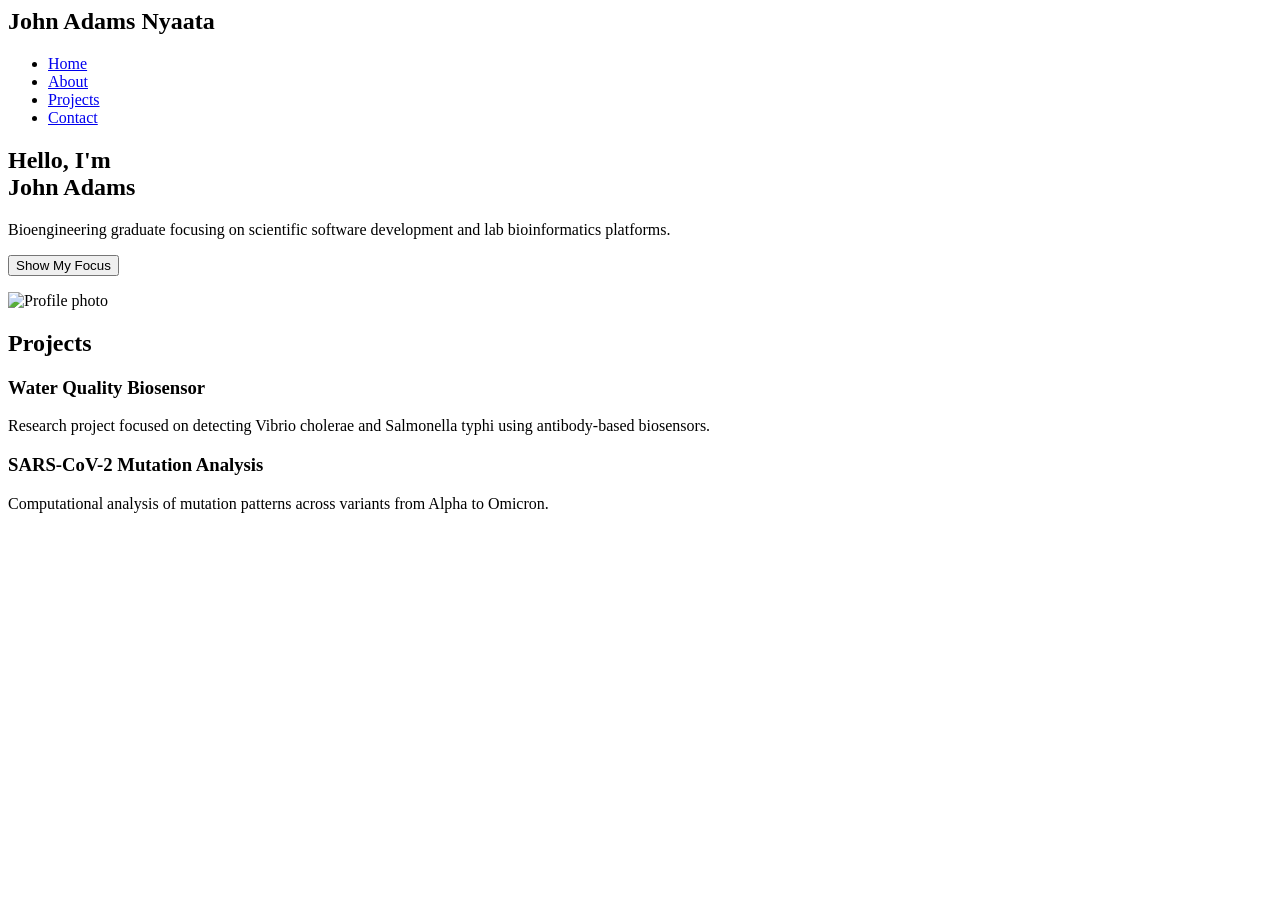
==== project-1-portfolio/index.html @ 27df5d5c "Scientific Web Dev" ====
<script src="js/main.js"></script>
<body>

    <nav>
        <h2>John Adams Nyaata</h2>

        <ul>
            <li><a href="#hero">Home</a></li>
            <li><a href="#about">About</a></li>
            <li><a href="#projects">Projects</a></li>
            <li><a href="#contact">Contact</a></li>
        </ul>

    </nav>

<section id="hero">

<div class="hero-container">

<div class="hero-text">
<h1>Hello, I'm <br> John Adams</h1>

<p>
Bioengineering graduate focusing on scientific software development and
lab bioinformatics platforms.
</p>

<button id="infoBtn">Show My Focus</button>
<p id="infoText"></p>

</div>

<div class="hero-image">
<img src="profile.jpg" alt="Profile photo">
</div>

</div>

</section>

<section id="projects">
    <h2>Projects</h2>

    <div class="project">
        <h3>Water Quality Biosensor</h3>
        <p>
            Research project focused on detecting Vibrio cholerae
            and Salmonella typhi using antibody-based biosensors.
        </p>
    </div>

    <div class="project">
        <h3>SARS-CoV-2 Mutation Analysis</h3>
        <p>
            Computational analysis of mutation patterns across
            variants from Alpha to Omicron.
        </p>
    </div>

</section>

</body>
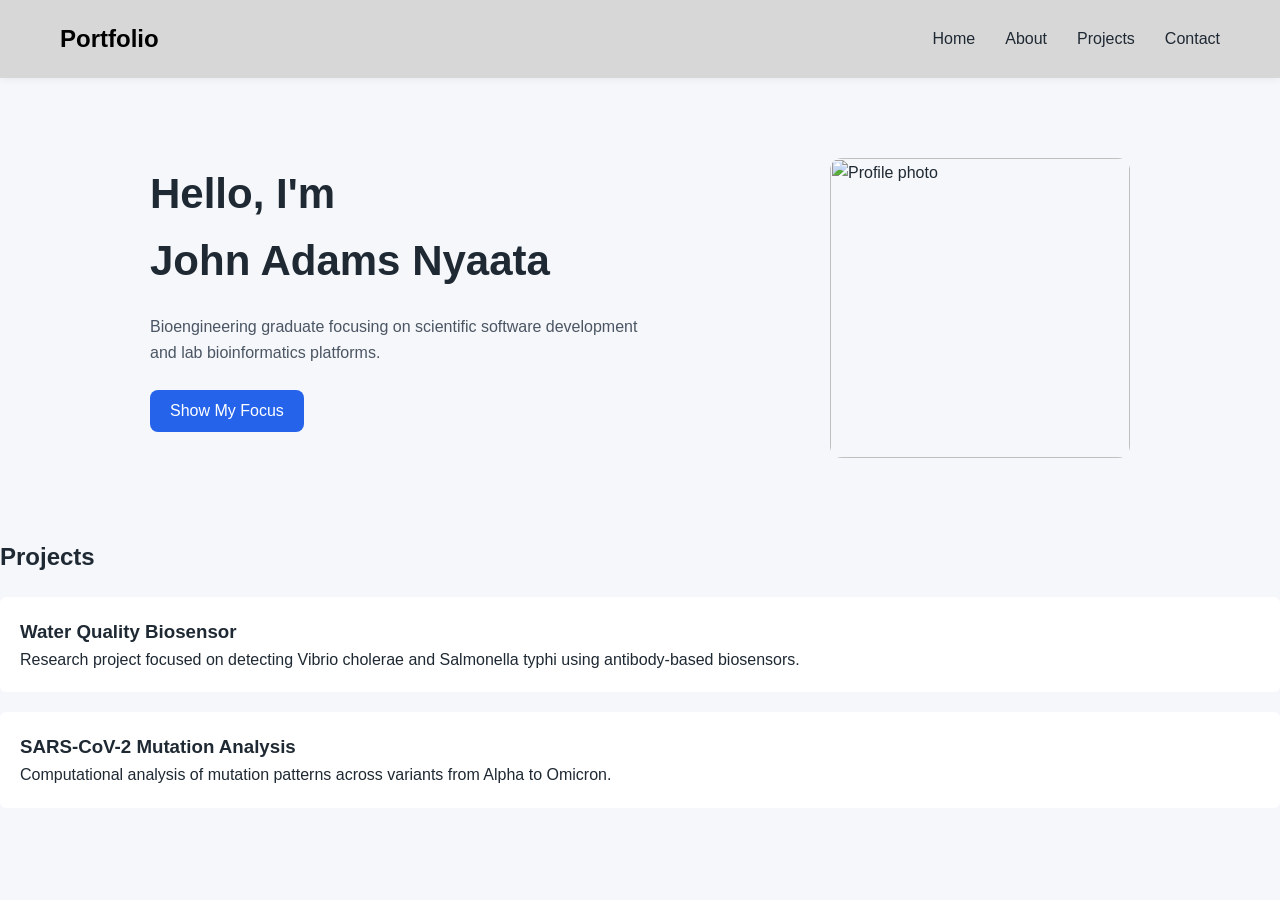
==== commit cdd52846: "" ====
--- a/project-1-portfolio/index.html
+++ b/project-1-portfolio/index.html
@@ -1,8 +1,11 @@
-<script src="js/main.js"></script>
+<head>
+    <link rel="stylesheet" href="style.css">
+    <script src="js/main.js"></script>
+</head>
 <body>
 
     <nav>
-        <h2>John Adams Nyaata</h2>
+        <h2>Portfolio</h2>
 
         <ul>
             <li><a href="#hero">Home</a></li>
@@ -18,7 +21,7 @@
 <div class="hero-container">
 
 <div class="hero-text">
-<h1>Hello, I'm <br> John Adams</h1>
+<h1>Hello, I'm <br> John Adams Nyaata</h1>
 
 <p>
 Bioengineering graduate focusing on scientific software development and
--- a/project-1-portfolio/style.css
+++ b/project-1-portfolio/style.css
@@ -0,0 +1,133 @@
+html {
+    scroll-behavior: smooth;
+}
+
+nav {
+    background: #222;
+    color: white;
+    padding: 15px;
+    display: flex;
+    justify-content: space-between;
+    align-items: center;
+}
+
+nav h2 {
+    color: black;
+}
+
+nav ul {
+    list-style: none;
+    display: flex;
+    gap: 20px;
+}
+
+nav a {
+    color: white;
+    text-decoration: none;
+}
+
+nav a:hover {
+    text-decoration: underline;
+}
+
+.project {
+    background: white;
+    padding: 20px;
+    margin-top: 20px;
+    border-radius: 6px;
+}
+
+.hero-container{
+display:flex;
+align-items:center;
+justify-content:space-between;
+padding:60px;
+}
+
+.hero-text{
+max-width:500px;
+}
+
+.hero-text h1{
+font-size:48px;
+}
+
+.hero-image img{
+width:350px;
+border-radius:15px;
+}
+
+* {
+    margin: 0;
+    padding: 0;
+    box-sizing: border-box;
+}
+
+body {
+    font-family: Arial, Helvetica, sans-serif;
+    background-color: #f5f7fa;
+    color: #1f2933;
+    line-height: 1.6;
+}
+
+nav {
+    display: flex;
+    justify-content: space-between;
+    align-items: center;
+    padding: 20px 60px;
+    background: rgb(215, 215, 215);
+    box-shadow: 0 2px 8px rgba(0,0,0,0.05);
+}
+
+nav ul {
+    display: flex;
+    list-style: none;
+    gap: 30px;
+}
+
+nav a {
+    text-decoration: none;
+    color: #1f2933;
+    font-weight: 500;
+}
+.hero-container {
+    display: flex;
+    align-items: center;
+    justify-content: space-between;
+    padding: 80px 60px;
+    max-width: 1100px;
+    margin: auto;
+}
+
+.hero-text {
+    max-width: 500px;
+}
+
+.hero-text h1 {
+    font-size: 42px;
+    margin-bottom: 20px;
+}
+
+.hero-text p {
+    margin-bottom: 25px;
+    color: #4b5563;
+}
+
+.hero-image img {
+    width: 300px;
+    border-radius: 12px;
+}
+
+button {
+    background-color: #2563eb;
+    color: white;
+    border: none;
+    padding: 12px 20px;
+    border-radius: 8px;
+    cursor: pointer;
+    font-size: 16px;
+}
+
+button:hover {
+    background-color: #1d4ed8;
+}
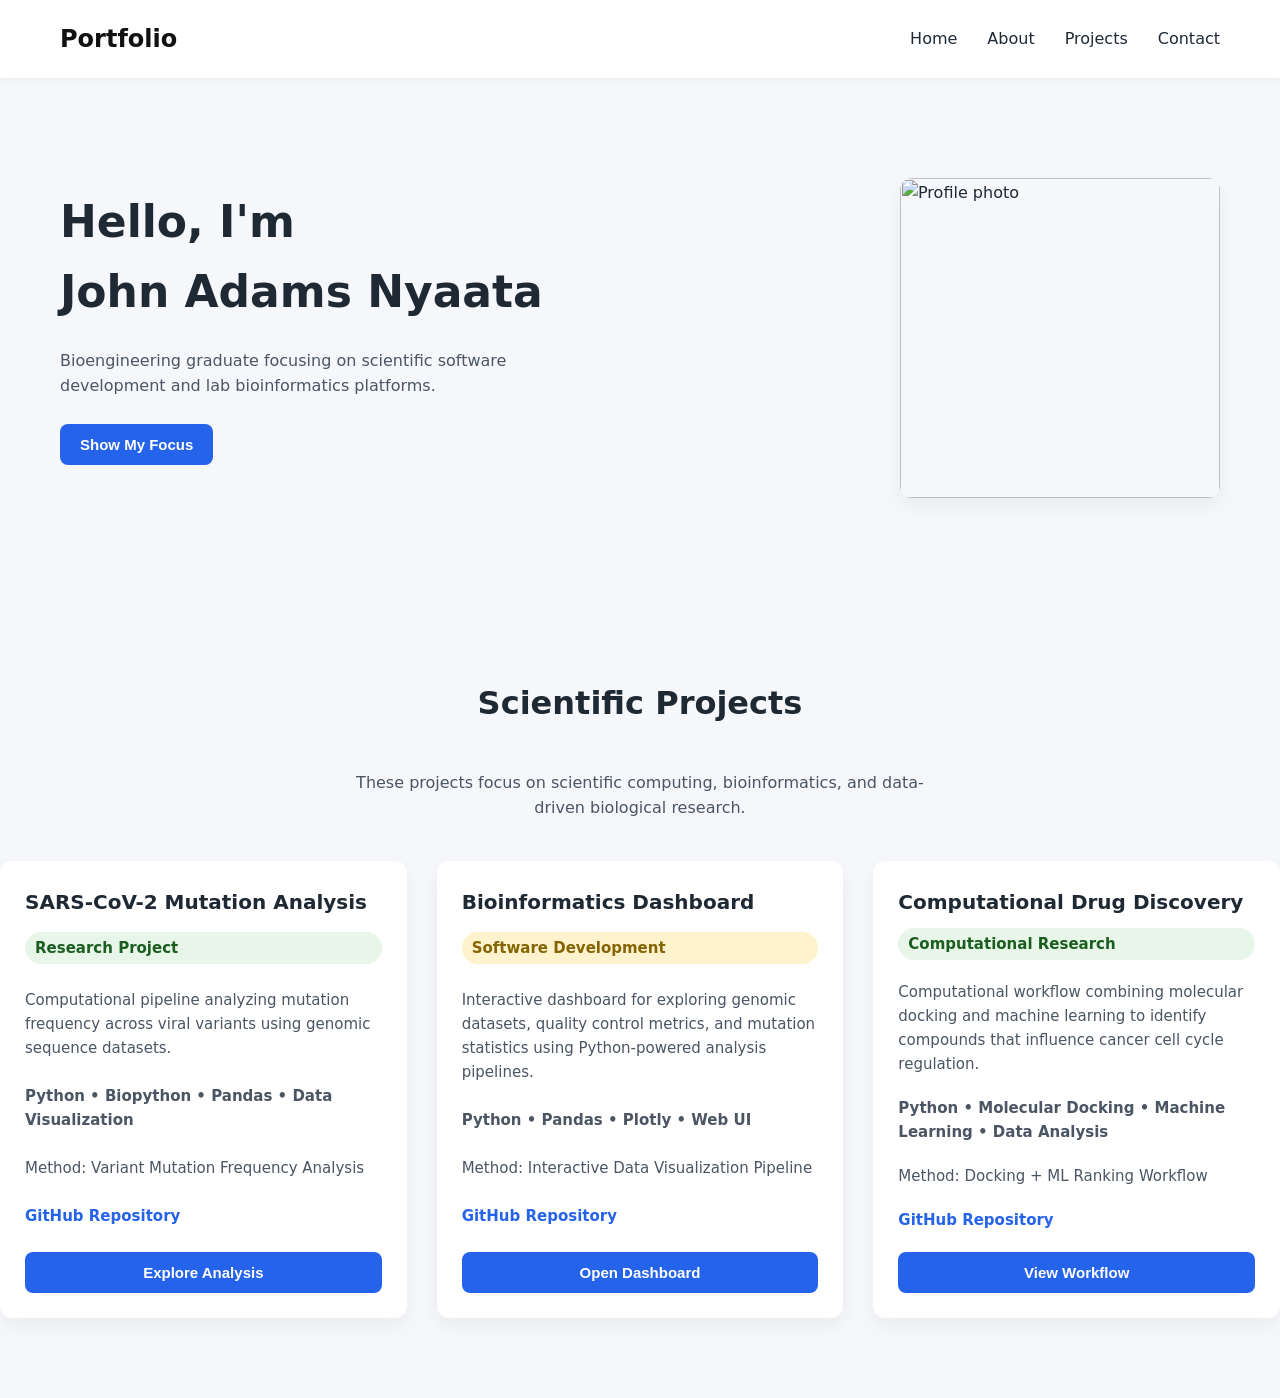
==== commit 4ab10e75: "Polish UI and add new projects to portfolio" ====
--- a/project-1-portfolio/index.html
+++ b/project-1-portfolio/index.html
@@ -5,7 +5,7 @@
 <body>
 
     <nav>
-        <h2>Portfolio</h2>
+        <h2><a href="#hero">Portfolio</a></h2>
 
         <ul>
             <li><a href="#hero">Home</a></li>
@@ -42,24 +42,96 @@
 </section>
 
 <section id="projects">
-    <h2>Projects</h2>
 
-    <div class="project">
-        <h3>Water Quality Biosensor</h3>
-        <p>
-            Research project focused on detecting Vibrio cholerae
-            and Salmonella typhi using antibody-based biosensors.
-        </p>
-    </div>
+<h2>Scientific Projects</h2>
 
-    <div class="project">
-        <h3>SARS-CoV-2 Mutation Analysis</h3>
-        <p>
-            Computational analysis of mutation patterns across
-            variants from Alpha to Omicron.
-        </p>
-    </div>
+<p class="projects-intro">
+These projects focus on scientific computing, bioinformatics, and
+data-driven biological research.
+</p>
 
-</section>
+<div class="projects-grid">
 
-</body>+ <div class="project-card">
+
+<h3>SARS-CoV-2 Mutation Analysis</h3>
+
+<p class="status research">Research Project</p>
+
+<p>
+Computational pipeline analyzing mutation frequency across viral
+variants using genomic sequence datasets.
+</p>
+
+<p class="tech">
+Python • Biopython • Pandas • Data Visualization
+</p>
+
+<p class="method">Method: Variant Mutation Frequency Analysis</p>
+
+<p class="links">
+  <a href="#">GitHub Repository</a>
+</p>
+
+<a href="projects/sars-cov2-analysis/index.html">
+    <button class="primary-action">Explore Analysis</button>
+</a>
+
+</div>   
+
+<div class="project-card">
+
+<h3>Bioinformatics Dashboard</h3>
+
+<p class="status development">Software Development</p>
+
+<p>
+Interactive dashboard for exploring genomic datasets,
+quality control metrics, and mutation statistics
+using Python-powered analysis pipelines.
+</p>
+
+<p class="tech">
+Python • Pandas • Plotly • Web UI
+</p>
+
+<p class="method">Method: Interactive Data Visualization Pipeline</p>
+
+<p class="links">
+  <a href="#">GitHub Repository</a>
+</p>
+
+<a href="projects/bioinformatics-dashboard/index.html">
+    <button class="primary-action">Open Dashboard</button>
+</a>
+
+</div>   
+
+<div class="project-card">
+
+<h3>Computational Drug Discovery</h3>
+
+<p class="status research">Computational Research</p>
+
+<p>
+Computational workflow combining molecular docking and machine learning
+to identify compounds that influence cancer cell cycle regulation.
+</p>
+
+<p class="tech">
+Python • Molecular Docking • Machine Learning • Data Analysis
+</p>
+
+<p class="method">Method: Docking + ML Ranking Workflow</p>
+
+<p class="links">
+  <a href="#">GitHub Repository</a>
+</p>
+
+<a href="projects/drug-discovery/index.html">
+    <button class="primary-action">View Workflow</button>
+</a>
+
+</div>
+
+</div>
--- a/project-1-portfolio/style.css
+++ b/project-1-portfolio/style.css
@@ -1,82 +1,57 @@
-html {
-    scroll-behavior: smooth;
-}
-
-nav {
-    background: #222;
-    color: white;
-    padding: 15px;
-    display: flex;
-    justify-content: space-between;
-    align-items: center;
-}
-
-nav h2 {
-    color: black;
-}
-
-nav ul {
-    list-style: none;
-    display: flex;
-    gap: 20px;
-}
-
-nav a {
-    color: white;
-    text-decoration: none;
-}
-
-nav a:hover {
-    text-decoration: underline;
-}
-
-.project {
-    background: white;
-    padding: 20px;
-    margin-top: 20px;
-    border-radius: 6px;
-}
-
-.hero-container{
-display:flex;
-align-items:center;
-justify-content:space-between;
-padding:60px;
-}
-
-.hero-text{
-max-width:500px;
-}
-
-.hero-text h1{
-font-size:48px;
-}
-
-.hero-image img{
-width:350px;
-border-radius:15px;
-}
-
-* {
+/* ==================================================
+   PORTFOLIO WEBSITE — PROFESSIONAL UPGRADED CSS
+   Version: Research‑Grade Portfolio Styling
+   ================================================== */
+
+/* ---------------- RESET ---------------- */
+*, *::before, *::after {
     margin: 0;
     padding: 0;
     box-sizing: border-box;
 }
 
+/* ---------------- ROOT VARIABLES ---------------- */
+:root {
+    --primary: #2563eb;
+    --primary-dark: #1e40af;
+    --text-main: #1f2933;
+    --text-muted: #4b5563;
+    --bg-main: #f5f7fa;
+    --card-bg: #ffffff;
+    --radius: 12px;
+    --shadow-soft: 0 8px 20px rgba(0,0,0,0.05);
+    --transition: all 0.25s ease;
+}
+
+/* ---------------- BASE ---------------- */
+html {
+    scroll-behavior: smooth;
+}
+
 body {
-    font-family: Arial, Helvetica, sans-serif;
-    background-color: #f5f7fa;
-    color: #1f2933;
+    font-family: system-ui, -apple-system, Segoe UI, Roboto, Helvetica, Arial, sans-serif;
+    background-color: var(--bg-main);
+    color: var(--text-main);
     line-height: 1.6;
 }
 
+.container {
+    max-width: 1100px;
+    margin: auto;
+    padding: 0 24px;
+}
+
+/* ---------------- NAVIGATION ---------------- */
 nav {
     display: flex;
     justify-content: space-between;
     align-items: center;
     padding: 20px 60px;
-    background: rgb(215, 215, 215);
-    box-shadow: 0 2px 8px rgba(0,0,0,0.05);
+    background: #ffffff;
+    box-shadow: 0 2px 8px rgba(0, 0, 0, 0.05);
+    position: sticky;
+    top: 0;
+    z-index: 100;
 }
 
 nav ul {
@@ -87,47 +62,212 @@
 
 nav a {
     text-decoration: none;
-    color: #1f2933;
+    color: var(--text-main);
     font-weight: 500;
-}
+    transition: var(--transition);
+}
+
+nav a:hover {
+    color: var(--primary);
+}
+
+nav h2 a {
+    color: #111;
+    font-weight: 700;
+}
+
+/* ---------------- HERO SECTION ---------------- */
 .hero-container {
     display: flex;
     align-items: center;
     justify-content: space-between;
-    padding: 80px 60px;
-    max-width: 1100px;
-    margin: auto;
+    padding: 100px 60px;
+    gap: 40px;
 }
 
 .hero-text {
-    max-width: 500px;
+    max-width: 520px;
 }
 
 .hero-text h1 {
-    font-size: 42px;
+    font-size: clamp(32px, 5vw, 44px);
     margin-bottom: 20px;
 }
 
 .hero-text p {
     margin-bottom: 25px;
-    color: #4b5563;
+    color: var(--text-muted);
 }
 
 .hero-image img {
-    width: 300px;
-    border-radius: 12px;
-}
-
+    width: 320px;
+    border-radius: var(--radius);
+    box-shadow: var(--shadow-soft);
+}
+
+/* ---------------- PROJECTS SECTION ---------------- */
+#projects {
+    padding: 80px 0;
+}
+
+#projects h2 {
+    font-size: 32px;
+    margin-bottom: 40px;
+    text-align: center;
+}
+
+.projects-intro {
+    text-align: center;
+    max-width: 600px;
+    margin: 0 auto 40px auto;
+    color: var(--text-muted);
+}
+
+.projects-grid {
+    display: grid;
+    grid-template-columns: repeat(auto-fit, minmax(260px, 1fr));
+    gap: 30px;
+}
+
+/* Example Project Card Structure (Project 2 Added) */
+.project-card.bioinformatics-dashboard::after {
+    content: "Bioinformatics Dashboard project ready";
+    display: none;
+}
+
+.project-card {
+    background: var(--card-bg);
+    padding: 25px;
+    border-radius: var(--radius);
+    box-shadow: var(--shadow-soft);
+    transition: var(--transition);
+    display: flex;
+    flex-direction: column;
+    justify-content: space-between;
+}
+
+.project-card:hover {
+    transform: translateY(-6px);
+    box-shadow: 0 14px 28px rgba(0,0,0,0.08);
+}
+
+.project-card h3 {
+    margin-bottom: 10px;
+}
+
+.project-card p {
+    margin-bottom: 20px;
+    color: var(--text-muted);
+}
+
+.tech {
+    font-size: 14px;
+    color: var(--primary);
+    margin-bottom: 15px;
+    font-weight: 600;
+}
+
+/* ---------------- BUTTONS ---------------- */
 button {
-    background-color: #2563eb;
+    background-color: var(--primary);
     color: white;
     border: none;
     padding: 12px 20px;
     border-radius: 8px;
     cursor: pointer;
-    font-size: 16px;
+    font-size: 15px;
+    font-weight: 600;
+    transition: var(--transition);
 }
 
 button:hover {
-    background-color: #1d4ed8;
-}+    background-color: var(--primary-dark);
+}
+
+.project-card button {
+    width: 100%;
+    margin-top: auto;
+}
+
+/* ---------------- PROJECT BADGES & HIERARCHY ---------------- */
+.status {
+    display: inline-block;
+    font-size: 12px;
+    font-weight: 600;
+    padding: 4px 10px;
+    border-radius: 999px;
+    margin-bottom: 12px;
+    background: #e0ecff;
+    color: var(--primary-dark);
+}
+
+.status.research {
+    background: #e8f5e9;
+    color: #1b5e20;
+}
+
+.status.development {
+    background: #fff3cd;
+    color: #856404;
+}
+
+.project-card h3 {
+    font-size: 20px;
+    font-weight: 700;
+}
+
+.project-card p {
+    font-size: 15px;
+}
+
+.project-card button.primary-action {
+    background: var(--primary);
+}
+
+.project-card button.secondary-action {
+    background: #111827;
+}
+
+.project-card button.secondary-action:hover {
+    background: #000000;
+}
+
+.links a {
+    text-decoration: none;
+    font-weight: 600;
+    color: var(--primary);
+}
+
+.method,
+.dataset {
+    font-size: 13px;
+    color: var(--text-muted);
+    margin-bottom: 8px;
+}
+
+/* ---------------- RESPONSIVE ---------------- */
+@media (max-width: 900px) {
+    nav {
+        padding: 20px 30px;
+    }
+
+    .hero-container {
+        flex-direction: column;
+        text-align: center;
+        padding: 80px 30px;
+    }
+
+    .hero-image img {
+        width: 240px;
+    }
+}
+
+@media (max-width: 500px) {
+    nav ul {
+        gap: 15px;
+    }
+
+    .hero-text h1 {
+        font-size: 28px;
+    }
+}
